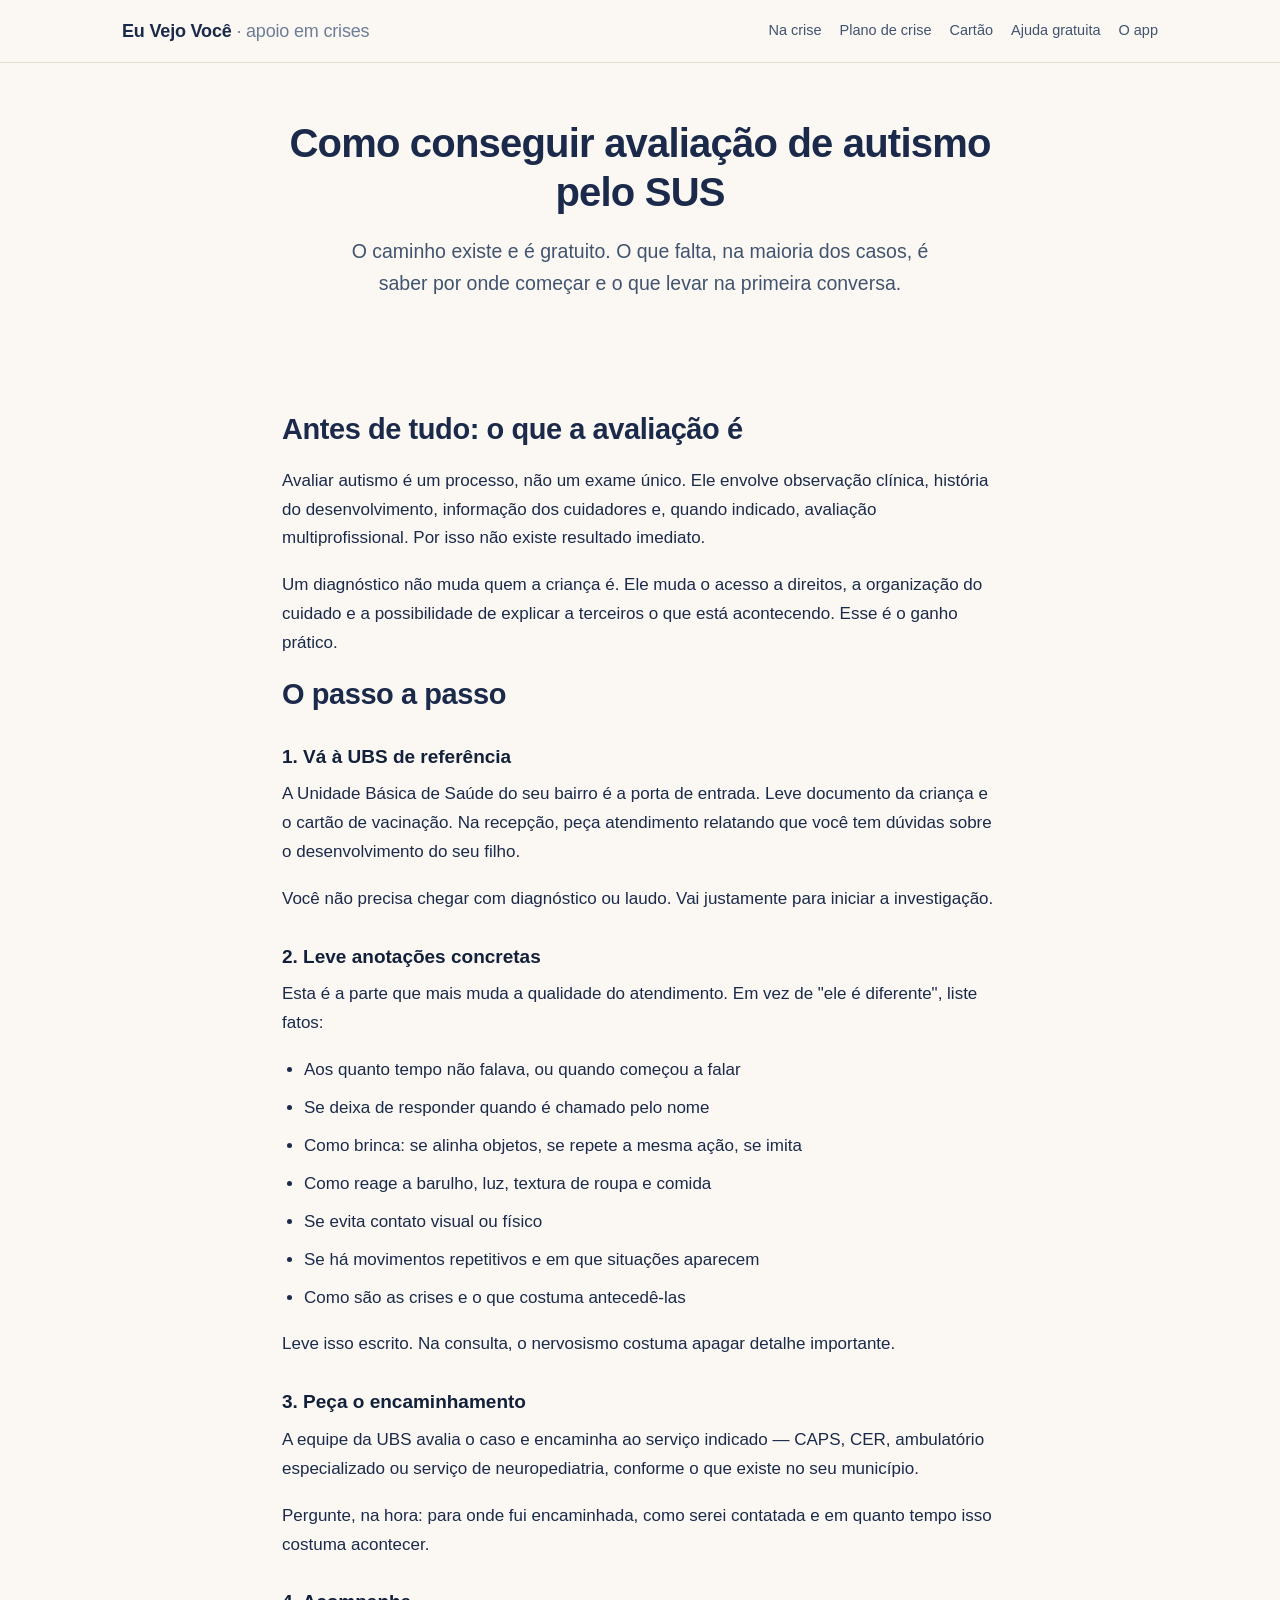
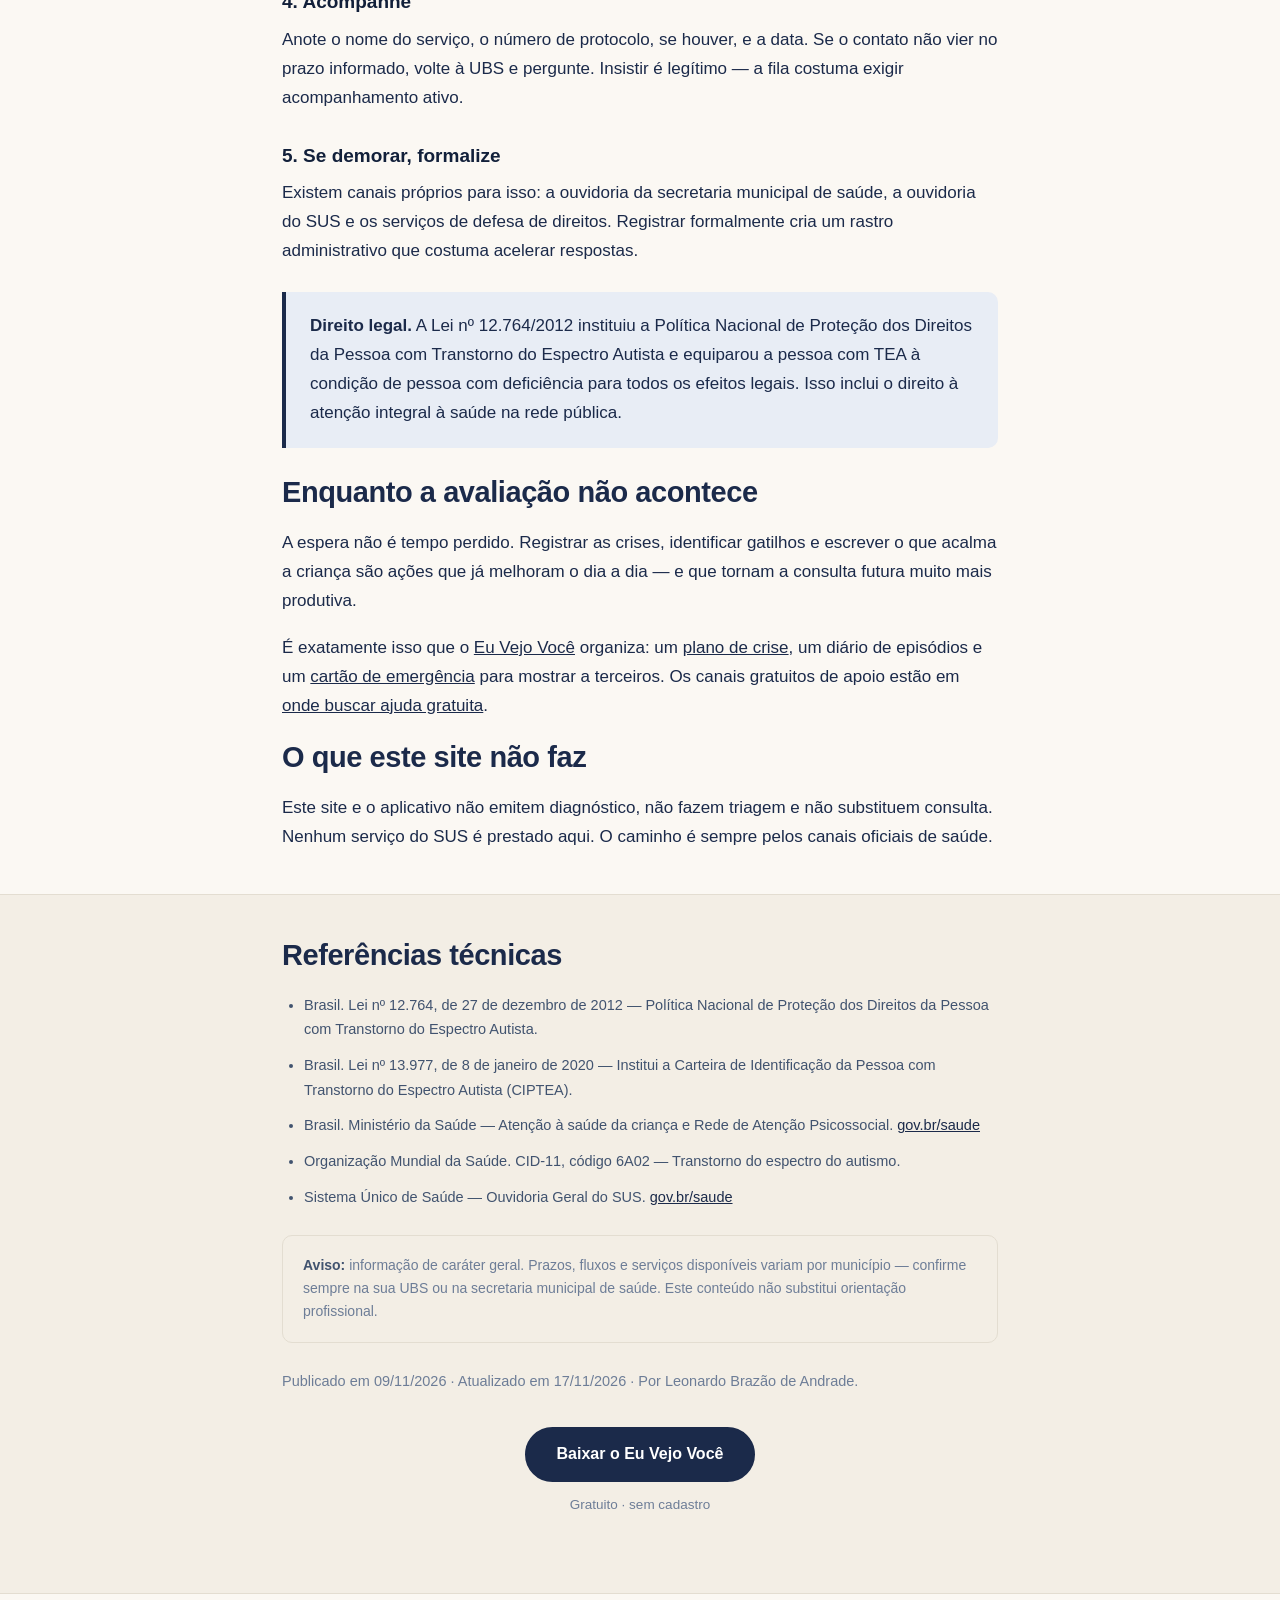
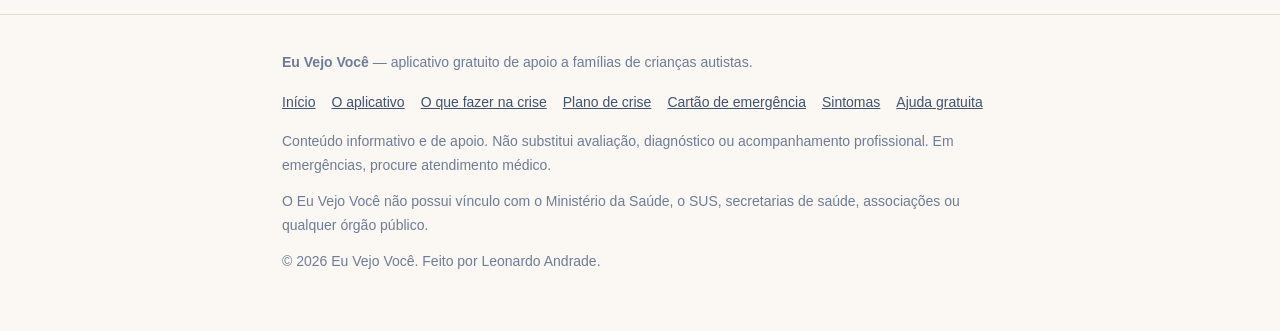
==== diagnostico-de-autismo-pelo-sus.html @ 3f5aa93a "Create diagnostico-de-autismo-pelo-sus.html" ====
<!DOCTYPE html>
<html lang="pt-BR">
<head>
<meta charset="utf-8">
<meta name="viewport" content="width=device-width, initial-scale=1">
<title>Como conseguir avaliação de autismo pelo SUS: passo a passo</title>
<meta name="description" content="O caminho prático para avaliação de autismo na rede pública: onde começar, o que levar, como funciona o encaminhamento e o que fazer se demorar.">
<meta name="robots" content="index, follow">
<link rel="canonical" href="https://leoandradefr.github.io/eu-vejo-voce/diagnostico-de-autismo-pelo-sus.html">
<meta property="og:type" content="article">
<meta property="og:title" content="Como conseguir avaliação de autismo pelo SUS: passo a passo">
<meta property="og:description" content="Onde começar, o que levar e como funciona o encaminhamento na rede pública de saúde.">
<meta property="og:url" content="https://leoandradefr.github.io/eu-vejo-voce/diagnostico-de-autismo-pelo-sus.html">
<meta property="og:locale" content="pt_BR">
<link rel="stylesheet" href="style.css">
<script type="application/ld+json">
{
  "@context": "https://schema.org",
  "@type": "HowTo",
  "name": "Como conseguir avaliação de autismo pelo SUS",
  "description": "Caminho prático para iniciar a avaliação de transtorno do espectro autista na rede pública de saúde brasileira.",
  "inLanguage": "pt-BR",
  "step": [
    { "@type": "HowToStep", "name": "Procure a UBS de referência", "text": "Vá à Unidade Básica de Saúde do seu bairro com documento da criança e cartão de vacinação. Relate as observações sobre o desenvolvimento e o comportamento." },
    { "@type": "HowToStep", "name": "Registre o que você observa", "text": "Leve por escrito exemplos concretos: o que a criança faz, desde quando, em quais situações. Observação descrita vale mais que rótulo." },
    { "@type": "HowToStep", "name": "Peça o encaminhamento", "text": "A equipe da UBS avalia e encaminha para o serviço especializado indicado para o caso, como CAPS, CER ou ambulatório." },
    { "@type": "HowToStep", "name": "Acompanhe o agendamento", "text": "Pergunte como e quando o contato será feito. Guarde o número de protocolo, se houver." },
    { "@type": "HowToStep", "name": "Se demorar, formalize", "text": "Procure a ouvidoria da secretaria municipal de saúde ou registre reclamação nos canais de acesso à informação e de defesa de direitos." }
  ],
  "author": { "@type": "Person", "name": "Leonardo Brazão de Andrade" }
}
</script>
</head>
<body>
<a class="skip-link" href="#conteudo">Ir para o conteúdo</a>

<header class="site">
  <div class="wrap-wide">
    <a class="brand" href="index.html">Eu Vejo Você <span>· apoio em crises</span></a>
    <nav class="site">
      <a href="como-acalmar-crianca-autista-em-crise.html">Na crise</a>
      <a href="plano-de-crise-autismo.html">Plano de crise</a>
      <a href="cartao-de-emergencia-autismo.html">Cartão</a>
      <a href="onde-buscar-ajuda-gratuita-autismo.html">Ajuda gratuita</a>
      <a href="app.html">O app</a>
    </nav>
  </div>
</header>

<main id="conteudo">

  <div class="wrap">
    <div class="hero">
      <h1>Como conseguir avaliação de autismo pelo SUS</h1>
      <p class="lead">O caminho existe e é gratuito. O que falta, na maioria dos casos, é saber por onde começar e o que levar na primeira conversa.</p>
    </div>
  </div>

  <section>
    <div class="wrap">
      <h2>Antes de tudo: o que a avaliação é</h2>
      <p>Avaliar autismo é um processo, não um exame único. Ele envolve observação clínica, história do desenvolvimento, informação dos cuidadores e, quando indicado, avaliação multiprofissional. Por isso não existe resultado imediato.</p>
      <p>Um diagnóstico não muda quem a criança é. Ele muda o acesso a direitos, a organização do cuidado e a possibilidade de explicar a terceiros o que está acontecendo. Esse é o ganho prático.</p>

      <h2>O passo a passo</h2>

      <h3>1. Vá à UBS de referência</h3>
      <p>A Unidade Básica de Saúde do seu bairro é a porta de entrada. Leve documento da criança e o cartão de vacinação. Na recepção, peça atendimento relatando que você tem dúvidas sobre o desenvolvimento do seu filho.</p>
      <p>Você não precisa chegar com diagnóstico ou laudo. Vai justamente para iniciar a investigação.</p>

      <h3>2. Leve anotações concretas</h3>
      <p>Esta é a parte que mais muda a qualidade do atendimento. Em vez de "ele é diferente", liste fatos:</p>
      <ul>
        <li>Aos quanto tempo não falava, ou quando começou a falar</li>
        <li>Se deixa de responder quando é chamado pelo nome</li>
        <li>Como brinca: se alinha objetos, se repete a mesma ação, se imita</li>
        <li>Como reage a barulho, luz, textura de roupa e comida</li>
        <li>Se evita contato visual ou físico</li>
        <li>Se há movimentos repetitivos e em que situações aparecem</li>
        <li>Como são as crises e o que costuma antecedê-las</li>
      </ul>
      <p>Leve isso escrito. Na consulta, o nervosismo costuma apagar detalhe importante.</p>

      <h3>3. Peça o encaminhamento</h3>
      <p>A equipe da UBS avalia o caso e encaminha ao serviço indicado — CAPS, CER, ambulatório especializado ou serviço de neuropediatria, conforme o que existe no seu município.</p>
      <p>Pergunte, na hora: para onde fui encaminhada, como serei contatada e em quanto tempo isso costuma acontecer.</p>

      <h3>4. Acompanhe</h3>
      <p>Anote o nome do serviço, o número de protocolo, se houver, e a data. Se o contato não vier no prazo informado, volte à UBS e pergunte. Insistir é legítimo — a fila costuma exigir acompanhamento ativo.</p>

      <h3>5. Se demorar, formalize</h3>
      <p>Existem canais próprios para isso: a ouvidoria da secretaria municipal de saúde, a ouvidoria do SUS e os serviços de defesa de direitos. Registrar formalmente cria um rastro administrativo que costuma acelerar respostas.</p>

      <div class="callout">
        <p><strong>Direito legal.</strong> A Lei nº 12.764/2012 instituiu a Política Nacional de Proteção dos Direitos da Pessoa com Transtorno do Espectro Autista e equiparou a pessoa com TEA à condição de pessoa com deficiência para todos os efeitos legais. Isso inclui o direito à atenção integral à saúde na rede pública.</p>
      </div>

      <h2>Enquanto a avaliação não acontece</h2>
      <p>A espera não é tempo perdido. Registrar as crises, identificar gatilhos e escrever o que acalma a criança são ações que já melhoram o dia a dia — e que tornam a consulta futura muito mais produtiva.</p>
      <p>É exatamente isso que o <a href="app.html">Eu Vejo Você</a> organiza: um <a href="plano-de-crise-autismo.html">plano de crise</a>, um diário de episódios e um <a href="cartao-de-emergencia-autismo.html">cartão de emergência</a> para mostrar a terceiros. Os canais gratuitos de apoio estão em <a href="onde-buscar-ajuda-gratuita-autismo.html">onde buscar ajuda gratuita</a>.</p>

      <h2>O que este site não faz</h2>
      <p>Este site e o aplicativo não emitem diagnóstico, não fazem triagem e não substituem consulta. Nenhum serviço do SUS é prestado aqui. O caminho é sempre pelos canais oficiais de saúde.</p>
    </div>
  </section>

  <section class="alt">
    <div class="wrap">
      <h2>Referências técnicas</h2>
      <ul class="refs">
        <li>Brasil. Lei nº 12.764, de 27 de dezembro de 2012 — Política Nacional de Proteção dos Direitos da Pessoa com Transtorno do Espectro Autista.</li>
        <li>Brasil. Lei nº 13.977, de 8 de janeiro de 2020 — Institui a Carteira de Identificação da Pessoa com Transtorno do Espectro Autista (CIPTEA).</li>
        <li>Brasil. Ministério da Saúde — Atenção à saúde da criança e Rede de Atenção Psicossocial. <a href="https://www.gov.br/saude" rel="nofollow noopener" target="_blank">gov.br/saude</a></li>
        <li>Organização Mundial da Saúde. CID-11, código 6A02 — Transtorno do espectro do autismo.</li>
        <li>Sistema Único de Saúde — Ouvidoria Geral do SUS. <a href="https://www.gov.br/saude/pt-br/canais-de-atendimento/ouvidoria" rel="nofollow noopener" target="_blank">gov.br/saude</a></li>
      </ul>
      <div class="notice">
        <strong>Aviso:</strong> informação de caráter geral. Prazos, fluxos e serviços disponíveis variam por município — confirme sempre na sua UBS ou na secretaria municipal de saúde. Este conteúdo não substitui orientação profissional.
      </div>
      <p class="small">Publicado em 09/11/2026 · Atualizado em 17/11/2026 · Por Leonardo Brazão de Andrade.</p>
      <div class="btn-row">
        <a class="btn" href="https://play.google.com/store/apps/details?id=br.com.leonardo_andrade.eu_vejo_voce">Baixar o Eu Vejo Você</a>
        <span class="btn-note">Gratuito · sem cadastro</span>
      </div>
    </div>
  </section>

</main>

<footer class="site">
  <div class="wrap">
    <p><strong>Eu Vejo Você</strong> — aplicativo gratuito de apoio a famílias de crianças autistas.</p>
    <div class="foot-links">
      <a href="index.html">Início</a>
      <a href="app.html">O aplicativo</a>
      <a href="como-acalmar-crianca-autista-em-crise.html">O que fazer na crise</a>
      <a href="plano-de-crise-autismo.html">Plano de crise</a>
      <a href="cartao-de-emergencia-autismo.html">Cartão de emergência</a>
      <a href="crise-autista-sintomas.html">Sintomas</a>
      <a href="onde-buscar-ajuda-gratuita-autismo.html">Ajuda gratuita</a>
    </div>
    <p>Conteúdo informativo e de apoio. Não substitui avaliação, diagnóstico ou acompanhamento profissional. Em emergências, procure atendimento médico.</p>
    <p>O Eu Vejo Você não possui vínculo com o Ministério da Saúde, o SUS, secretarias de saúde, associações ou qualquer órgão público.</p>
    <p>© 2026 Eu Vejo Você. Feito por Leonardo Andrade.</p>
  </div>
</footer>
</body>
</html>
---- style.css ----
/* Eu Vejo Você — site institucional
   Design: acolhedor, alta legibilidade, sem dependências externas.
   Paleta: azul-marinho profundo (estabilidade) + âmbar quente (acolhimento). */

:root {
  --bg: #fbf8f3;
  --bg-alt: #f3eee5;
  --ink: #1b2a4a;
  --ink-soft: #41536f;
  --ink-mute: #6d7d97;
  --brand: #1b2a4a;
  --brand-dark: #12203a;
  --brand-light: #e8edf5;
  --accent: #d96c4f;
  --accent-soft: #fbece6;
  --calm: #2e7d6e;
  --calm-light: #eaf3ee;
  --line: #e3ddd1;
  --white: #ffffff;
  --radius: 14px;
  --maxw: 760px;
  --maxw-wide: 1080px;
  --font: -apple-system, BlinkMacSystemFont, "Segoe UI", Roboto, "Helvetica Neue", Arial, sans-serif;
}

* { box-sizing: border-box; }

html {
  scroll-behavior: smooth;
  -webkit-text-size-adjust: 100%;
}

body {
  margin: 0;
  background: var(--bg);
  color: var(--ink);
  font-family: var(--font);
  font-size: 17px;
  line-height: 1.7;
  -webkit-font-smoothing: antialiased;
}

/* ---------- Estrutura ---------- */

.wrap {
  width: 100%;
  max-width: var(--maxw);
  margin: 0 auto;
  padding: 0 22px;
}

.wrap-wide {
  width: 100%;
  max-width: var(--maxw-wide);
  margin: 0 auto;
  padding: 0 22px;
}

header.site {
  border-bottom: 1px solid var(--line);
  background: var(--bg);
  position: sticky;
  top: 0;
  z-index: 20;
}

header.site .wrap-wide {
  display: flex;
  align-items: center;
  justify-content: space-between;
  gap: 16px;
  min-height: 62px;
  flex-wrap: wrap;
}

.brand {
  font-weight: 700;
  font-size: 18px;
  letter-spacing: -0.01em;
  color: var(--brand);
  text-decoration: none;
  white-space: nowrap;
}

.brand span {
  color: var(--ink-mute);
  font-weight: 500;
}

nav.site {
  display: flex;
  gap: 18px;
  flex-wrap: wrap;
}

nav.site a {
  color: var(--ink-soft);
  text-decoration: none;
  font-size: 14.5px;
  font-weight: 500;
  padding: 4px 0;
  border-bottom: 2px solid transparent;
  transition: color .15s, border-color .15s;
}

nav.site a:hover,
nav.site a:focus {
  color: var(--brand);
  border-bottom-color: var(--accent);
}

main { display: block; }

/* ---------- Hero ---------- */

.hero {
  padding: 56px 0 40px;
  text-align: center;
}

.hero h1 {
  font-size: clamp(28px, 5vw, 40px);
  line-height: 1.22;
  letter-spacing: -0.02em;
  margin: 0 0 18px;
  font-weight: 700;
  color: var(--ink);
}

.hero p.lead {
  font-size: clamp(17px, 2.2vw, 19.5px);
  color: var(--ink-soft);
  max-width: 620px;
  margin: 0 auto 30px;
  line-height: 1.65;
}

/* ---------- Botões ---------- */

.btn {
  display: inline-block;
  background: var(--brand);
  color: var(--white);
  text-decoration: none;
  font-weight: 600;
  font-size: 16px;
  padding: 15px 30px;
  border-radius: 999px;
  border: 2px solid var(--brand);
  transition: background .15s, transform .1s;
  line-height: 1.3;
}

.btn:hover, .btn:focus {
  background: var(--brand-dark);
  border-color: var(--brand-dark);
  transform: translateY(-1px);
}

.btn-warm {
  background: var(--accent);
  border-color: var(--accent);
}

.btn-warm:hover, .btn-warm:focus {
  background: #c25b3f;
  border-color: #c25b3f;
}

.btn-outline {
  background: transparent;
  color: var(--brand);
}

.btn-outline:hover, .btn-outline:focus {
  background: var(--brand-light);
  color: var(--brand-dark);
}

.btn-note {
  display: block;
  font-size: 13.5px;
  color: var(--ink-mute);
  margin-top: 12px;
}

.btn-row {
  text-align: center;
  margin: 34px 0;
}

/* ---------- Seções ---------- */

section {
  padding: 42px 0;
}

section.alt {
  background: var(--bg-alt);
  border-top: 1px solid var(--line);
  border-bottom: 1px solid var(--line);
}

h2 {
  font-size: clamp(23px, 3.4vw, 29px);
  line-height: 1.3;
  letter-spacing: -0.015em;
  margin: 0 0 18px;
  font-weight: 700;
}

h3 {
  font-size: 19px;
  line-height: 1.4;
  margin: 30px 0 10px;
  font-weight: 650;
  color: var(--brand-dark);
}

p { margin: 0 0 18px; }

p:last-child { margin-bottom: 0; }

a { color: var(--brand); }

ul, ol {
  margin: 0 0 18px;
  padding-left: 22px;
}

li { margin-bottom: 9px; }

strong { font-weight: 650; }

/* ---------- Cards ---------- */

.cards {
  display: grid;
  grid-template-columns: repeat(auto-fit, minmax(240px, 1fr));
  gap: 18px;
  margin: 26px 0;
}

.card {
  background: var(--white);
  border: 1px solid var(--line);
  border-radius: var(--radius);
  padding: 22px 22px 20px;
}

.card h3 {
  margin: 0 0 8px;
  font-size: 17px;
  color: var(--ink);
}

.card p {
  font-size: 15.5px;
  color: var(--ink-soft);
  margin: 0;
  line-height: 1.6;
}

/* ---------- Callout ---------- */

.callout {
  background: var(--brand-light);
  border-left: 4px solid var(--brand);
  border-radius: 0 10px 10px 0;
  padding: 20px 24px;
  margin: 26px 0;
}

.callout p { margin-bottom: 10px; }
.callout p:last-child { margin-bottom: 0; }

.callout-warm {
  background: var(--accent-soft);
  border-left-color: var(--accent);
}

.callout-calm {
  background: var(--calm-light);
  border-left-color: var(--calm);
}

/* ---------- FAQ ---------- */

.faq details {
  border-bottom: 1px solid var(--line);
  padding: 16px 0;
}

.faq details:first-of-type { border-top: 1px solid var(--line); }

.faq summary {
  font-weight: 650;
  cursor: pointer;
  font-size: 17px;
  color: var(--ink);
  list-style: none;
  position: relative;
  padding-right: 28px;
}

.faq summary::-webkit-details-marker { display: none; }

.faq summary::after {
  content: "+";
  position: absolute;
  right: 0;
  top: -2px;
  font-size: 22px;
  font-weight: 400;
  color: var(--accent);
}

.faq details[open] summary::after { content: "−"; }

.faq details p {
  margin-top: 12px;
  color: var(--ink-soft);
  font-size: 16px;
}

/* ---------- Referências ---------- */

.refs {
  font-size: 14.5px;
  color: var(--ink-soft);
}

.refs li { margin-bottom: 11px; }

.refs a { color: var(--brand); }

/* ---------- Autor ---------- */

.author {
  display: flex;
  gap: 20px;
  align-items: flex-start;
  background: var(--white);
  border: 1px solid var(--line);
  border-radius: var(--radius);
  padding: 24px;
  margin: 26px 0;
}

.author-text { font-size: 15.5px; color: var(--ink-soft); }

.author-text p:last-child { margin-bottom: 0; }

/* ---------- Avisos ---------- */

.notice {
  font-size: 14px;
  color: var(--ink-mute);
  line-height: 1.65;
  background: var(--bg-alt);
  border: 1px solid var(--line);
  border-radius: 10px;
  padding: 18px 20px;
  margin: 26px 0;
}

.notice strong { color: var(--ink-soft); }

/* ---------- Footer ---------- */

footer.site {
  border-top: 1px solid var(--line);
  padding: 36px 0 46px;
  margin-top: 20px;
  font-size: 14px;
  color: var(--ink-mute);
}

footer.site p { margin-bottom: 12px; }

footer.site a { color: var(--ink-soft); }

footer.site .foot-links {
  display: flex;
  gap: 16px;
  flex-wrap: wrap;
  margin: 16px 0;
}

/* ---------- Utilidades ---------- */

.center { text-align: center; }

.small { font-size: 14.5px; color: var(--ink-mute); }

.skip-link {
  position: absolute;
  left: -9999px;
}

.skip-link:focus {
  left: 12px;
  top: 12px;
  background: var(--brand);
  color: white;
  padding: 10px 16px;
  border-radius: 8px;
  z-index: 99;
}

/* ---------- Responsivo ---------- */

@media (max-width: 620px) {
  body { font-size: 16.5px; }
  .hero { padding: 38px 0 26px; }
  section { padding: 32px 0; }
  .btn { width: 100%; text-align: center; }
  .author { flex-direction: column; gap: 12px; }
  nav.site { gap: 14px; }
  nav.site a { font-size: 14px; }
}

@media (prefers-reduced-motion: reduce) {
  html { scroll-behavior: auto; }
  * { transition: none !important; }
}
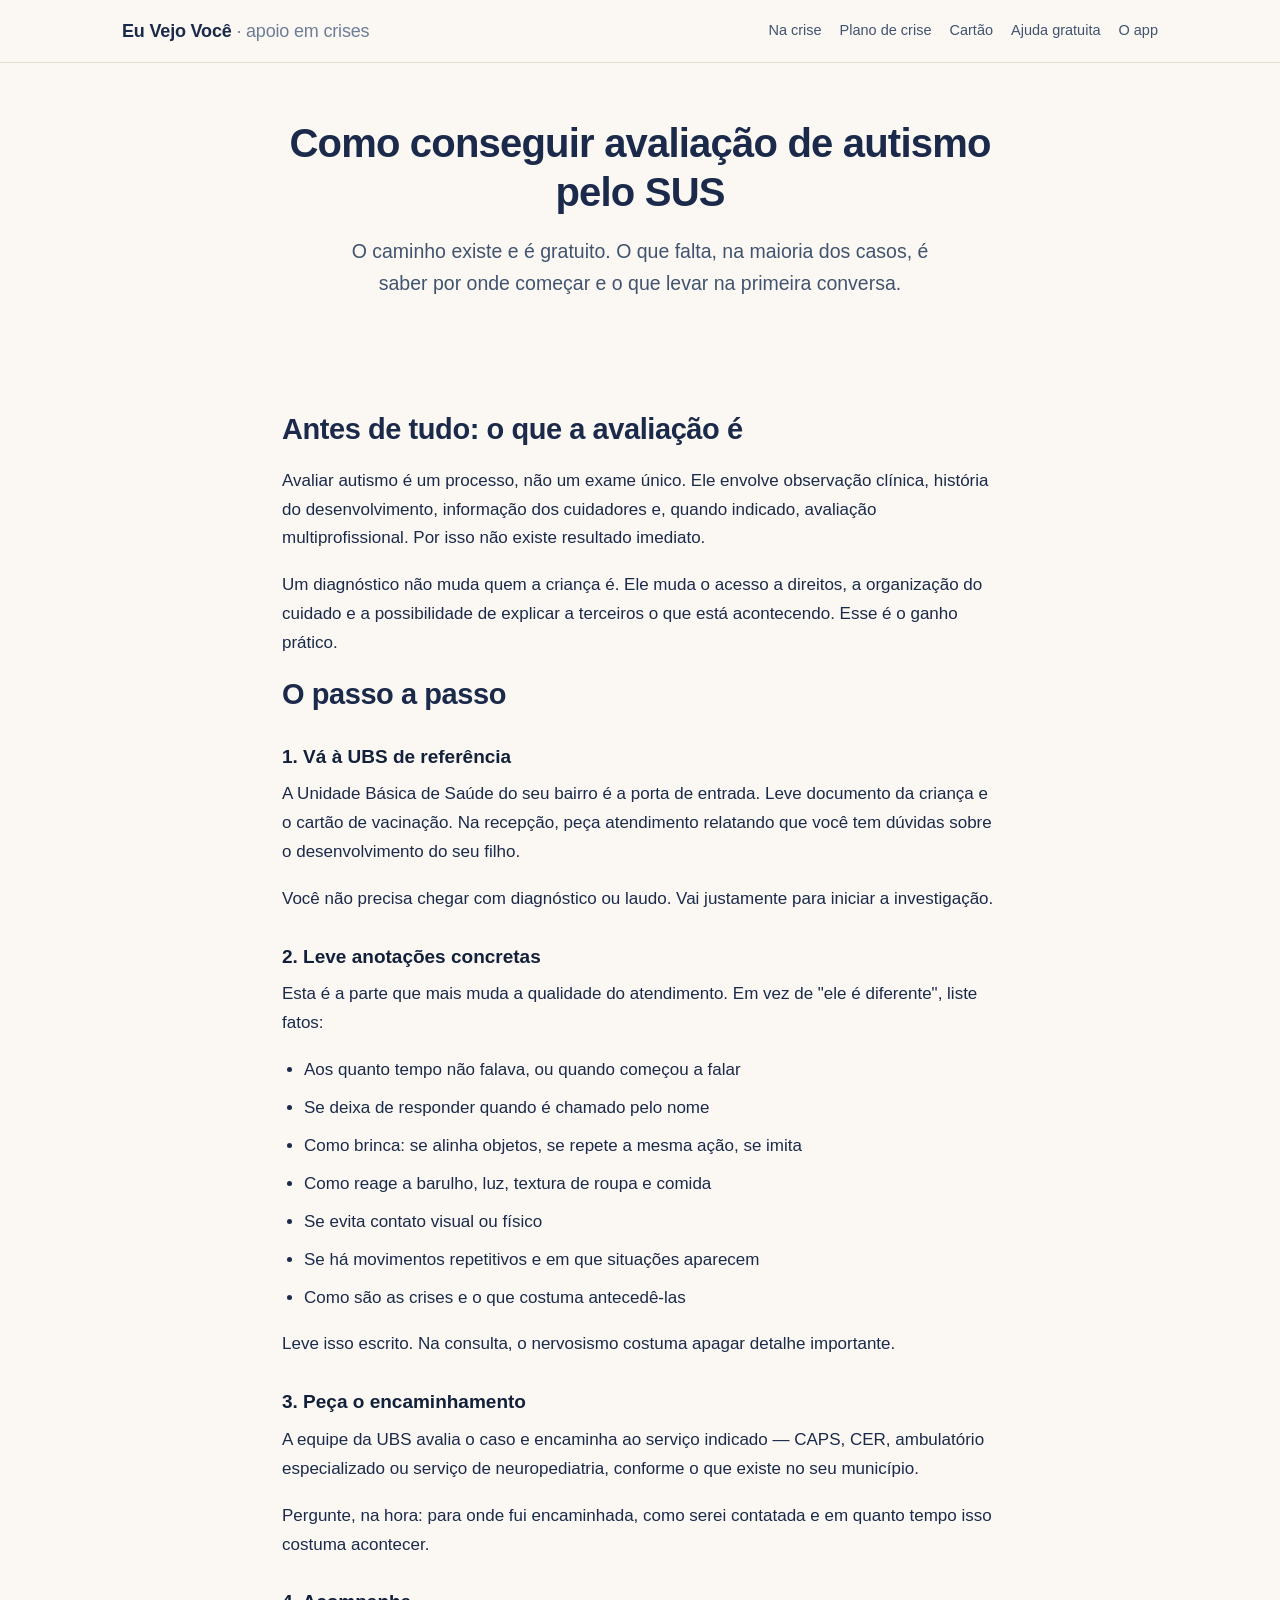
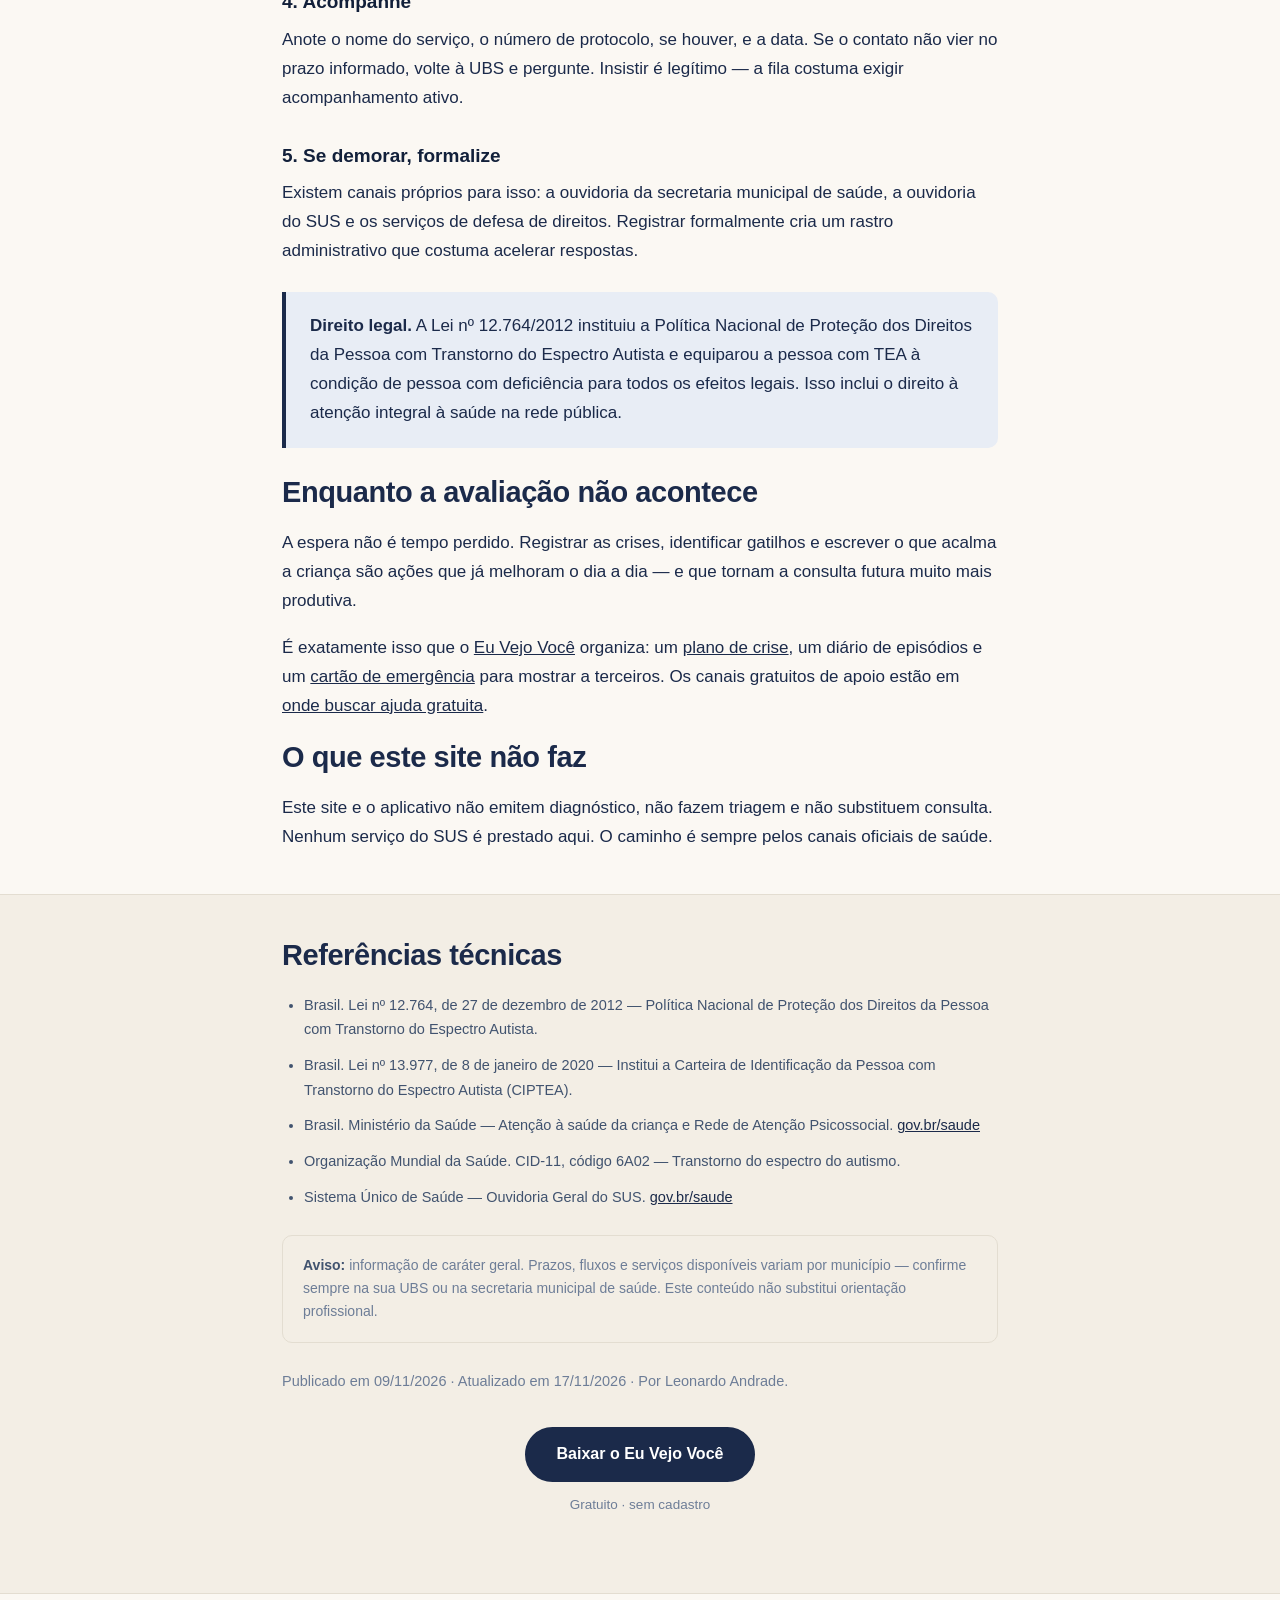
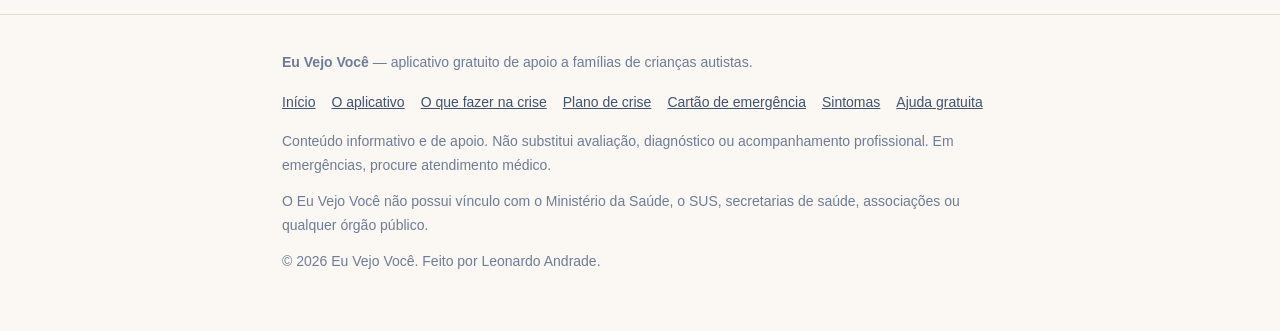
==== commit c55441ba: "Update diagnostico-de-autismo-pelo-sus.html" ====
--- a/diagnostico-de-autismo-pelo-sus.html
+++ b/diagnostico-de-autismo-pelo-sus.html
@@ -27,7 +27,7 @@
     { "@type": "HowToStep", "name": "Acompanhe o agendamento", "text": "Pergunte como e quando o contato será feito. Guarde o número de protocolo, se houver." },
     { "@type": "HowToStep", "name": "Se demorar, formalize", "text": "Procure a ouvidoria da secretaria municipal de saúde ou registre reclamação nos canais de acesso à informação e de defesa de direitos." }
   ],
-  "author": { "@type": "Person", "name": "Leonardo Brazão de Andrade" }
+  "author": { "@type": "Person", "name": "Leonardo Andrade" }
 }
 </script>
 </head>
@@ -117,7 +117,7 @@
       <div class="notice">
         <strong>Aviso:</strong> informação de caráter geral. Prazos, fluxos e serviços disponíveis variam por município — confirme sempre na sua UBS ou na secretaria municipal de saúde. Este conteúdo não substitui orientação profissional.
       </div>
-      <p class="small">Publicado em 09/11/2026 · Atualizado em 17/11/2026 · Por Leonardo Brazão de Andrade.</p>
+      <p class="small">Publicado em 09/11/2026 · Atualizado em 17/11/2026 · Por Leonardo Andrade.</p>
       <div class="btn-row">
         <a class="btn" href="https://play.google.com/store/apps/details?id=br.com.leonardo_andrade.eu_vejo_voce">Baixar o Eu Vejo Você</a>
         <span class="btn-note">Gratuito · sem cadastro</span>
